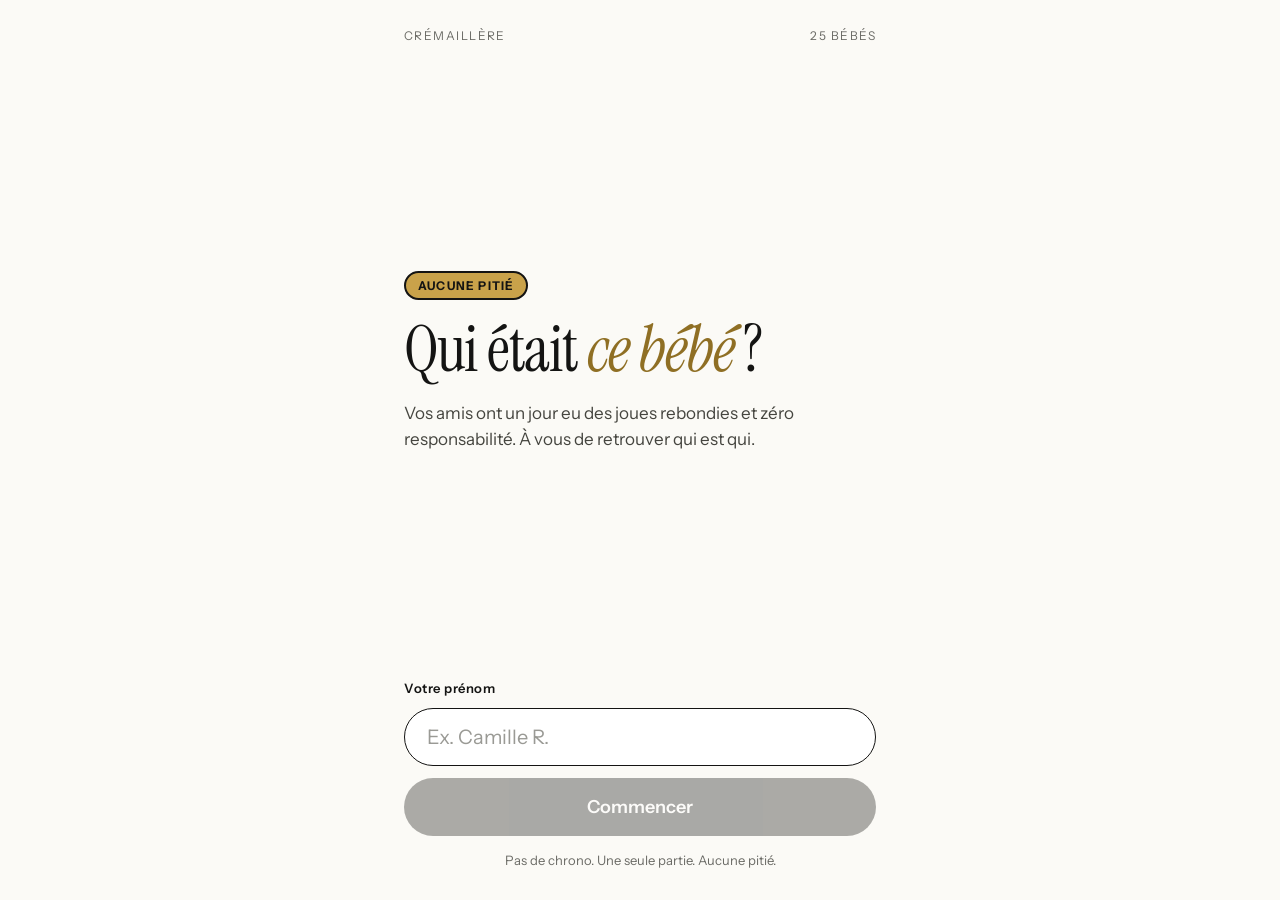
==== index.html @ 4b363735 "Add files via upload" ====
<!DOCTYPE html>
<html lang="fr">
<head>
<meta charset="utf-8">
<meta name="viewport" content="width=device-width, initial-scale=1, maximum-scale=1, viewport-fit=cover">
<meta name="theme-color" content="#FBFAF6">
<title>Qui était ce bébé ?</title>
<link rel="preconnect" href="https://fonts.googleapis.com">
<link rel="preconnect" href="https://fonts.gstatic.com" crossorigin>
<link href="https://fonts.googleapis.com/css2?family=Instrument+Serif:ital@0;1&family=Instrument+Sans:wght@400;500;600;700&display=swap" rel="stylesheet">
<style>
html,body{margin:0;background:#FBFAF6;color:#141413;-webkit-tap-highlight-color:transparent}
*{box-sizing:border-box}
button{font:inherit;-webkit-appearance:none;appearance:none}
input::placeholder{color:#9A9A95}
@keyframes bob{0%,100%{transform:translateY(0) rotate(-6deg)}50%{transform:translateY(-6px) rotate(-3deg)}}
.serif{font-family:'Instrument Serif',serif;font-weight:400}
.app{min-height:100vh;min-height:100dvh;max-width:520px;margin:0 auto;font-family:'Instrument Sans',Helvetica,sans-serif;display:flex;flex-direction:column}
.caps{font-size:12px;letter-spacing:.12em;text-transform:uppercase;color:#6B6B66}
.sticker{background:#C9A24A;color:#141413;border:2px solid #141413;border-radius:999px;padding:.45em 1em;font-size:12px;font-weight:700;letter-spacing:.1em;text-transform:uppercase;animation:bob 3s ease-in-out infinite}
.stripes{background:repeating-linear-gradient(135deg,#F1ECDF 0 6px,#ECE6D6 6px 12px)}
.photo{position:absolute;inset:0;background-size:cover;background-position:center}

/* Accueil */
.home{flex:1;display:flex;flex-direction:column;padding:28px 24px 32px;gap:28px}
.home-top{display:flex;justify-content:space-between;align-items:center}
.home-mid{flex:1;display:flex;flex-direction:column;justify-content:center;gap:20px}
.home-mid .sticker{align-self:flex-start}
.home h1{margin:0;font-size:64px;line-height:.95;letter-spacing:-.02em;text-wrap:balance}
em.gold{color:#8F6F24}
.lead{margin:0;font-size:17px;line-height:1.5;color:#45453F;text-wrap:pretty}
.form{display:flex;flex-direction:column;gap:12px}
.form label{font-size:13px;font-weight:600;letter-spacing:.04em}
.form input{font:inherit;font-size:20px;padding:16px 18px 16px 22px;border:1.5px solid #141413;border-radius:999px;background:#fff;outline:none;color:#141413;width:100%}
.btn-main{width:100%;font-size:18px;font-weight:600;min-height:58px;border:0;border-radius:999px;background:#141413;color:#fff;cursor:pointer}
.btn-main:disabled{opacity:.35;cursor:default}
.note{margin:4px 0 0;font-size:13px;color:#6B6B66;text-align:center}

/* Grille */
.game{display:flex;flex-direction:column;flex:1}
.bar{position:sticky;top:0;z-index:5;background:#FBFAF6;padding:18px 20px 14px;border-bottom:1px solid #E6DFCC;display:flex;flex-direction:column;gap:10px}
.bar-row{display:flex;justify-content:space-between;align-items:baseline;gap:12px}
.bar-row .serif{font-size:28px;line-height:1;min-width:0;overflow-wrap:anywhere}
.count{font-size:14px;font-weight:600;white-space:nowrap}
.count .tot{color:#9A9A95}
.rail{height:8px;border-radius:999px;background:#ECE6D6;overflow:hidden}
.fill{height:8px;border-radius:999px;background:#C9A24A;width:0;transition:width .3s}
.help{font-size:13px;color:#6B6B66}
.grid{display:grid;grid-template-columns:repeat(3,minmax(0,1fr));gap:8px;padding:14px 14px 120px}
.tile{position:relative;aspect-ratio:3/4;padding:0;border:0;cursor:pointer;overflow:hidden;border-radius:16px;outline:none;outline-offset:2px;display:block;width:100%}
.tile.on{outline:3px solid #141413}
.num{position:absolute;top:6px;left:6px;font:600 11px/1 'Instrument Sans',sans-serif;background:#fff;color:#141413;padding:4px 7px;border-radius:999px}
.tag{position:absolute;left:5px;right:5px;bottom:5px;border-radius:999px;background:#141413;color:#fff;font:500 13px/1.2 'Instrument Sans',sans-serif;padding:7px 6px;text-align:center;white-space:nowrap;overflow:hidden;text-overflow:ellipsis}
.dock{position:fixed;left:0;right:0;bottom:0;z-index:6;padding:14px 16px calc(14px + env(safe-area-inset-bottom));background:linear-gradient(to top,#FBFAF6 70%,rgba(251,250,246,0))}
.dock > div{max-width:488px;margin:0 auto}
.dock .btn-main.ready{background:#C9A24A;color:#141413}

/* Résultat */
.done{flex:1;display:flex;flex-direction:column;padding:28px 24px 32px;gap:24px}
.done-mid{flex:1;display:flex;flex-direction:column;justify-content:center;gap:18px}
.scorecard{display:flex;align-items:baseline;gap:8px;background:#C9A24A;color:#141413;border-radius:28px;padding:22px 26px 18px;position:relative}
.scorecard .sticker{position:absolute;top:-14px;right:16px;background:#141413;color:#fff;border:0}
.big{font-size:150px;line-height:.85;letter-spacing:-.04em}
.of{font-size:48px;opacity:.55}
.done h2{margin:0;font-size:36px;line-height:1.05;text-wrap:balance}
.foot{border-top:1px solid #141413;padding-top:16px;display:flex;justify-content:space-between;align-items:center;gap:12px;font-size:15px}
.dot{width:10px;height:10px;border-radius:50%;background:#C9A24A;flex:none}

/* Sheet */
.sheet-wrap{position:fixed;inset:0;z-index:20;display:flex;flex-direction:column;justify-content:flex-end}
.veil{position:absolute;inset:0;background:rgba(20,20,19,.45)}
.sheet{position:relative;max-width:520px;width:100%;margin:0 auto;background:#FBFAF6;max-height:78vh;display:flex;flex-direction:column;border-radius:28px 28px 0 0;overflow:hidden;font-family:'Instrument Sans',Helvetica,sans-serif}
.sheet-head{display:flex;gap:14px;align-items:center;padding:16px 18px;border-bottom:1px solid #E6DFCC}
.thumb{width:48px;height:64px;flex:none;position:relative;overflow:hidden;border-radius:10px}
.sheet-title{flex:1;display:flex;flex-direction:column;gap:2px}
.sheet-title .caps{letter-spacing:.1em}
.sheet-title .serif{font-size:26px;line-height:1.05}
.close{width:44px;height:44px;flex:none;border:1px solid #141413;border-radius:50%;background:transparent;font-size:20px;cursor:pointer;color:#141413;padding:0}
.opts{overflow-y:auto;padding:12px 14px calc(16px + env(safe-area-inset-bottom));display:grid;grid-template-columns:repeat(2,minmax(0,1fr));gap:8px}
.opt{min-height:52px;font-size:16px;text-align:left;padding:10px 16px;border-radius:16px;border:1.5px solid #F1ECDF;background:#F1ECDF;color:#141413;cursor:pointer;display:flex;flex-direction:column;justify-content:center;gap:2px;min-width:0}
.opt b{font-weight:500;overflow-wrap:anywhere}
.opt small{font-size:11px;opacity:.7}
.opt.cur{background:#141413;border-color:#141413;color:#fff}
.opt.used{background:#FBFAF6;border-color:#E6DFCC;color:#8A8578}
.unset{grid-column:1/-1;min-height:48px;font-size:15px;border:0;background:transparent;color:#6B6B66;text-decoration:underline;cursor:pointer}

/* Confirmation */
.modal{position:fixed;inset:0;z-index:30;background:rgba(20,20,19,.55);display:flex;align-items:center;justify-content:center;padding:24px;font-family:'Instrument Sans',Helvetica,sans-serif}
.card{background:#FBFAF6;max-width:420px;width:100%;padding:24px;border-radius:28px;display:flex;flex-direction:column;gap:16px}
.card .serif{font-size:32px;line-height:1.05}
.card p{margin:0;font-size:16px;line-height:1.5;color:#45453F}
.card-btns{display:grid;grid-template-columns:1fr 1fr;gap:8px}
.card-btns button{min-height:52px;font-size:16px;border-radius:999px;cursor:pointer;color:#141413}
.b-back{border:1.5px solid #141413;background:transparent}
.b-ok{border:0;background:#C9A24A;font-weight:600}
</style>
</head>
<body>
<div class="app" id="app"></div>
<div id="layer"></div>

<script src="config.js"></script>
<script src="shared.js"></script>
<script>
const { esc, shuffled, publishScore } = Shared;
const BEBES = window.BEBES;
const TOTAL = BEBES.length;
// ORDER[position affichée] = index du bébé dans la config
const ORDER = shuffled(TOTAL, window.MELANGE || 0);
const SORTED = BEBES.map((b, i) => ({ n: b.prenom, i })).sort((a, b) => a.n.localeCompare(b.n, 'fr'));
const KEY = 'bebes_session_' + window.CANAL;
const bg = i => `url('${encodeURI(BEBES[i].photo).replace(/'/g, '%27')}')`;

let S = { screen: 'home', player: '', assign: {}, score: 0, entry: null, sent: false };
let active = null;

try {
  const saved = JSON.parse(localStorage.getItem(KEY) || 'null');
  if (saved && saved.total === TOTAL) S = { ...S, ...saved };
} catch (e) {}

function save() {
  try { localStorage.setItem(KEY, JSON.stringify({ ...S, total: TOTAL })); } catch (e) {}
}
function set(patch) { S = { ...S, ...patch }; save(); }

const app = document.getElementById('app');
const layer = document.getElementById('layer');

// ── Écrans ─────────────────────────────────────────────
function render() {
  window.scrollTo(0, 0);
  if (S.screen === 'home') renderHome();
  else if (S.screen === 'game') renderGame();
  else renderDone();
}

function renderHome() {
  app.innerHTML = `
  <div class="home">
    <div class="home-top caps"><span>Crémaillère</span><span>${TOTAL} bébés</span></div>
    <div class="home-mid">
      <div class="sticker">Aucune pitié</div>
      <h1 class="serif">Qui était <em class="gold">ce bébé</em>&nbsp;?</h1>
      <p class="lead">Vos amis ont un jour eu des joues rebondies et zéro responsabilité. À vous de retrouver qui est qui.</p>
    </div>
    <form class="form" id="f">
      <label for="name">Votre prénom</label>
      <input id="name" autocomplete="given-name" maxlength="40" placeholder="Ex. Camille R.">
      <button class="btn-main" id="go" disabled>Commencer</button>
      <p class="note">Pas de chrono. Une seule partie. Aucune pitié.</p>
    </form>
  </div>`;
  const input = app.querySelector('#name'), go = app.querySelector('#go');
  input.value = S.player;
  const sync = () => { go.disabled = !input.value.trim(); };
  sync();
  input.oninput = () => { S.player = input.value; sync(); };
  app.querySelector('#f').onsubmit = e => {
    e.preventDefault();
    const name = input.value.trim();
    if (!name) return;
    input.blur();
    set({ player: name, screen: 'game' });
    render();
  };
}

function renderGame() {
  app.innerHTML = `
  <div class="game">
    <div class="bar">
      <div class="bar-row">
        <span class="serif">Bonne chance, ${esc(S.player)}</span>
        <span class="count"><span id="cnt">0</span><span class="tot">/${TOTAL}</span></span>
      </div>
      <div class="rail"><div class="fill" id="fill"></div></div>
      <span class="help">Touchez une photo, puis choisissez un prénom.</span>
    </div>
    <div class="grid">
      ${ORDER.map((bi, p) => `
        <button class="tile stripes" data-p="${p}" aria-label="Photo ${p + 1}">
          <span class="photo" style="background-image:${bg(bi)}"></span>
          <span class="num">${p + 1}</span>
          <span class="tag" hidden></span>
        </button>`).join('')}
    </div>
    <div class="dock"><div><button class="btn-main" id="submit"></button></div></div>
  </div>`;
  app.querySelectorAll('.tile').forEach(t => { t.onclick = () => openSheet(+t.dataset.p); });
  app.querySelector('#submit').onclick = openConfirm;
  updateGame();
}

function updateGame() {
  const done = Object.keys(S.assign).length;
  const missing = TOTAL - done;
  app.querySelector('#cnt').textContent = done;
  app.querySelector('#fill').style.width = (done / TOTAL * 100) + '%';
  app.querySelectorAll('.tile').forEach(t => {
    const p = +t.dataset.p, tag = t.querySelector('.tag');
    const has = S.assign[p] !== undefined;
    tag.hidden = !has;
    tag.textContent = has ? BEBES[S.assign[p]].prenom : '';
    t.classList.toggle('on', active === p);
  });
  const btn = app.querySelector('#submit');
  btn.textContent = missing ? `Valider (${missing} sans prénom)` : 'Valider mes réponses';
  btn.classList.toggle('ready', !missing);
}

function renderDone() {
  const [vt, vx] = verdict(S.score);
  app.innerHTML = `
  <div class="done">
    <span class="caps">Résultat de ${esc(S.player)}</span>
    <div class="done-mid">
      <div class="scorecard">
        <span class="sticker">Votre score</span>
        <span class="serif big">${S.score}</span>
        <span class="serif of">/${TOTAL}</span>
      </div>
      <h2 class="serif">${vt}</h2>
      <p class="lead">${vx}</p>
    </div>
    <div class="foot"><span id="foot"></span><div class="dot"></div></div>
  </div>`;
  updateFoot();
}

function updateFoot() {
  const el = document.getElementById('foot');
  if (el) el.textContent = S.sent ? "Levez les yeux vers l'écran pour voir le classement." : "Envoi de votre score vers l'écran…";
}

function verdict(s) {
  const r = s / TOTAL;
  if (r === 1) return ['Sans faute. Suspect.', 'Soit vous avez un don, soit vous avez fouillé les albums de famille de tout le monde. On ne veut pas savoir.'];
  if (r >= .7) return ['Physionomiste de haut vol.', 'Vous regardez vraiment vos amis en soirée. Ou vous vous ennuyez beaucoup.'];
  if (r >= .4) return ['Honnête, sans plus.', 'Vous reconnaissez certains nez. Pour le reste, tous les bébés se ressemblent, on vous comprend.'];
  if (r > 0) return ['Il y a eu du hasard.', 'Beaucoup de hasard. Vos amis vous remercient de ne pas les avoir reconnus.'];
  return ['Zéro. Pile zéro.', 'Statistiquement, c’est presque un exploit. Bravo, d’une certaine manière.'];
}

// ── Choix du prénom (bottom sheet) ─────────────────────
function closeLayer() {
  layer.innerHTML = '';
  document.body.style.overflow = '';
}

function openSheet(p) {
  active = p;
  const byName = {};
  Object.entries(S.assign).forEach(([pos, n]) => { byName[n] = +pos; });
  const has = S.assign[p] !== undefined;
  layer.innerHTML = `
  <div class="sheet-wrap">
    <div class="veil" data-close></div>
    <div class="sheet" role="dialog" aria-modal="true" aria-label="Choisir un prénom">
      <div class="sheet-head">
        <div class="thumb stripes"><span class="photo" style="background-image:${bg(ORDER[p])}"></span></div>
        <div class="sheet-title">
          <span class="caps">Photo n°${p + 1}</span>
          <span class="serif">C'est qui, ce petit être&nbsp;?</span>
        </div>
        <button class="close" data-close aria-label="Fermer">×</button>
      </div>
      <div class="opts">
        ${SORTED.map(({ n, i }) => {
          const on = byName[i];
          const cur = on === p, used = on !== undefined && !cur;
          return `<button class="opt${cur ? ' cur' : used ? ' used' : ''}" data-n="${i}">
            <b>${esc(n)}</b>${on !== undefined ? `<small>${cur ? 'Choix actuel' : 'Déjà sur la photo ' + (on + 1)}</small>` : ''}
          </button>`;
        }).join('')}
        ${has ? '<button class="unset" data-unset>Retirer le prénom</button>' : ''}
      </div>
    </div>
  </div>`;
  document.body.style.overflow = 'hidden';
  layer.querySelectorAll('[data-close]').forEach(el => { el.onclick = hideSheet; });
  layer.querySelectorAll('.opt').forEach(el => {
    el.onclick = () => {
      const ni = +el.dataset.n;
      const a = { ...S.assign };
      if (byName[ni] !== undefined) delete a[byName[ni]];
      a[p] = ni;
      set({ assign: a });
      hideSheet();
    };
  });
  const unset = layer.querySelector('[data-unset]');
  if (unset) unset.onclick = () => {
    const a = { ...S.assign };
    delete a[p];
    set({ assign: a });
    hideSheet();
  };
  updateGame();
}

function hideSheet() {
  active = null;
  closeLayer();
  updateGame();
}

// ── Confirmation & envoi ───────────────────────────────
function openConfirm() {
  const missing = TOTAL - Object.keys(S.assign).length;
  const title = missing ? `Il reste ${missing} bébé${missing > 1 ? 's' : ''} anonyme${missing > 1 ? 's' : ''}.` : 'Sûr de vous ?';
  const text = missing ? 'Ils compteront comme faux. Vous pouvez encore revenir en arrière.' : 'Une fois validé, impossible de changer. Pas de seconde chance, pas de recours.';
  layer.innerHTML = `
  <div class="modal" role="dialog" aria-modal="true">
    <div class="card">
      <span class="serif">${title}</span>
      <p>${text}</p>
      <div class="card-btns">
        <button class="b-back" id="back">Revoir</button>
        <button class="b-ok" id="ok">Valider</button>
      </div>
    </div>
  </div>`;
  document.body.style.overflow = 'hidden';
  layer.querySelector('#back').onclick = closeLayer;
  layer.querySelector('#ok').onclick = submit;
}

function submit() {
  const score = Object.entries(S.assign).filter(([p, n]) => ORDER[+p] === n).length;
  const id = Date.now().toString(36) + Math.random().toString(36).slice(2, 8);
  set({ screen: 'done', score, entry: { id, name: S.player.trim(), score, total: TOTAL }, sent: false });
  closeLayer();
  render();
  send();
}

// Réessaie jusqu'à ce que le score soit bien parti (wifi capricieux en soirée…).
let sending = false;
async function send(delay = 2000) {
  if (sending || S.sent || !S.entry) return;
  sending = true;
  try {
    await publishScore(S.entry);
    set({ sent: true });
    updateFoot();
  } catch (e) {
    setTimeout(() => send(Math.min(delay * 1.5, 15000)), delay);
  } finally {
    sending = false;
  }
}

render();
if (S.screen === 'done') send();
</script>
</body>
</html>
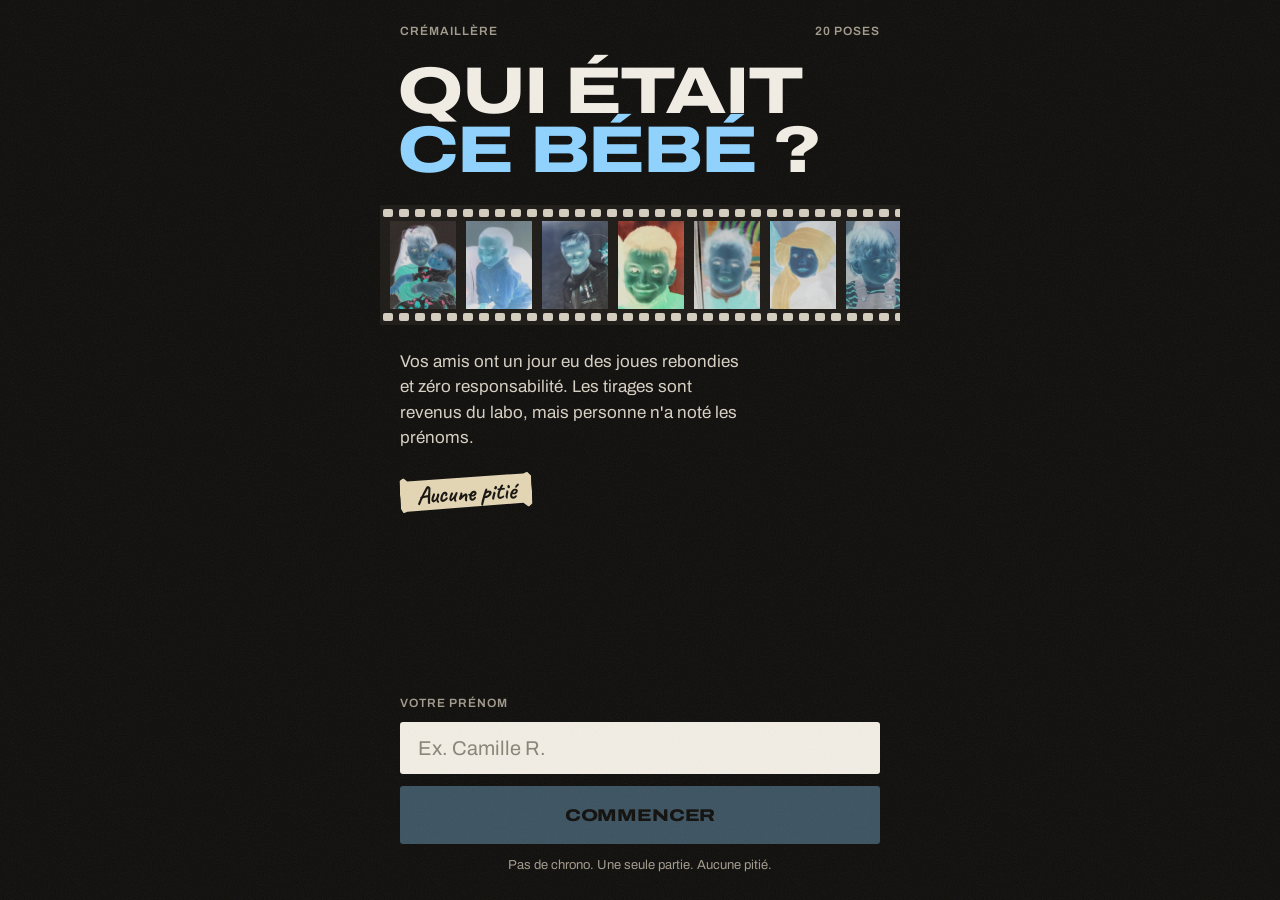
==== commit 45100fd4: "Vraies photos, vrais prénoms et thème « planche contact » - 20 photos recadrées en 3:4 et compressée" ====
--- a/index.html
+++ b/index.html
@@ -2,101 +2,108 @@
 <html lang="fr">
 <head>
 <meta charset="utf-8">
-<meta name="viewport" content="width=device-width, initial-scale=1, maximum-scale=1, viewport-fit=cover">
-<meta name="theme-color" content="#FBFAF6">
+<meta name="viewport" content="width=device-width, initial-scale=1, viewport-fit=cover">
+<meta name="theme-color" content="#0F0E0C">
 <title>Qui était ce bébé ?</title>
+<meta name="description" content="Le jeu de la crémaillère : retrouvez qui se cache derrière chaque photo de bébé.">
 <link rel="preconnect" href="https://fonts.googleapis.com">
 <link rel="preconnect" href="https://fonts.gstatic.com" crossorigin>
-<link href="https://fonts.googleapis.com/css2?family=Instrument+Serif:ital@0;1&family=Instrument+Sans:wght@400;500;600;700&display=swap" rel="stylesheet">
+<link href="https://fonts.googleapis.com/css2?family=Archivo:wdth,wght@62..125,400..800&family=Caveat:wght@700&display=swap" rel="stylesheet">
+<link rel="stylesheet" href="theme.css">
 <style>
-html,body{margin:0;background:#FBFAF6;color:#141413;-webkit-tap-highlight-color:transparent}
-*{box-sizing:border-box}
-button{font:inherit;-webkit-appearance:none;appearance:none}
-input::placeholder{color:#9A9A95}
-@keyframes bob{0%,100%{transform:translateY(0) rotate(-6deg)}50%{transform:translateY(-6px) rotate(-3deg)}}
-.serif{font-family:'Instrument Serif',serif;font-weight:400}
-.app{min-height:100vh;min-height:100dvh;max-width:520px;margin:0 auto;font-family:'Instrument Sans',Helvetica,sans-serif;display:flex;flex-direction:column}
-.caps{font-size:12px;letter-spacing:.12em;text-transform:uppercase;color:#6B6B66}
-.sticker{background:#C9A24A;color:#141413;border:2px solid #141413;border-radius:999px;padding:.45em 1em;font-size:12px;font-weight:700;letter-spacing:.1em;text-transform:uppercase;animation:bob 3s ease-in-out infinite}
-.stripes{background:repeating-linear-gradient(135deg,#F1ECDF 0 6px,#ECE6D6 6px 12px)}
-.photo{position:absolute;inset:0;background-size:cover;background-position:center}
+.app { min-height: 100vh; min-height: 100dvh; max-width: 520px; margin: 0 auto; display: flex; flex-direction: column; }
+.title { margin: 0; font-stretch: 125%; font-weight: 800; line-height: .9; letter-spacing: -.03em; text-transform: uppercase; }
+.title em { font-style: normal; color: var(--glow); }
 
 /* Accueil */
-.home{flex:1;display:flex;flex-direction:column;padding:28px 24px 32px;gap:28px}
-.home-top{display:flex;justify-content:space-between;align-items:center}
-.home-mid{flex:1;display:flex;flex-direction:column;justify-content:center;gap:20px}
-.home-mid .sticker{align-self:flex-start}
-.home h1{margin:0;font-size:64px;line-height:.95;letter-spacing:-.02em;text-wrap:balance}
-em.gold{color:#8F6F24}
-.lead{margin:0;font-size:17px;line-height:1.5;color:#45453F;text-wrap:pretty}
-.form{display:flex;flex-direction:column;gap:12px}
-.form label{font-size:13px;font-weight:600;letter-spacing:.04em}
-.form input{font:inherit;font-size:20px;padding:16px 18px 16px 22px;border:1.5px solid #141413;border-radius:999px;background:#fff;outline:none;color:#141413;width:100%}
-.btn-main{width:100%;font-size:18px;font-weight:600;min-height:58px;border:0;border-radius:999px;background:#141413;color:#fff;cursor:pointer}
-.btn-main:disabled{opacity:.35;cursor:default}
-.note{margin:4px 0 0;font-size:13px;color:#6B6B66;text-align:center}
-
-/* Grille */
-.game{display:flex;flex-direction:column;flex:1}
-.bar{position:sticky;top:0;z-index:5;background:#FBFAF6;padding:18px 20px 14px;border-bottom:1px solid #E6DFCC;display:flex;flex-direction:column;gap:10px}
-.bar-row{display:flex;justify-content:space-between;align-items:baseline;gap:12px}
-.bar-row .serif{font-size:28px;line-height:1;min-width:0;overflow-wrap:anywhere}
-.count{font-size:14px;font-weight:600;white-space:nowrap}
-.count .tot{color:#9A9A95}
-.rail{height:8px;border-radius:999px;background:#ECE6D6;overflow:hidden}
-.fill{height:8px;border-radius:999px;background:#C9A24A;width:0;transition:width .3s}
-.help{font-size:13px;color:#6B6B66}
-.grid{display:grid;grid-template-columns:repeat(3,minmax(0,1fr));gap:8px;padding:14px 14px 120px}
-.tile{position:relative;aspect-ratio:3/4;padding:0;border:0;cursor:pointer;overflow:hidden;border-radius:16px;outline:none;outline-offset:2px;display:block;width:100%}
-.tile.on{outline:3px solid #141413}
-.num{position:absolute;top:6px;left:6px;font:600 11px/1 'Instrument Sans',sans-serif;background:#fff;color:#141413;padding:4px 7px;border-radius:999px}
-.tag{position:absolute;left:5px;right:5px;bottom:5px;border-radius:999px;background:#141413;color:#fff;font:500 13px/1.2 'Instrument Sans',sans-serif;padding:7px 6px;text-align:center;white-space:nowrap;overflow:hidden;text-overflow:ellipsis}
-.dock{position:fixed;left:0;right:0;bottom:0;z-index:6;padding:14px 16px calc(14px + env(safe-area-inset-bottom));background:linear-gradient(to top,#FBFAF6 70%,rgba(251,250,246,0))}
-.dock > div{max-width:488px;margin:0 auto}
-.dock .btn-main.ready{background:#C9A24A;color:#141413}
-
-/* Résultat */
-.done{flex:1;display:flex;flex-direction:column;padding:28px 24px 32px;gap:24px}
-.done-mid{flex:1;display:flex;flex-direction:column;justify-content:center;gap:18px}
-.scorecard{display:flex;align-items:baseline;gap:8px;background:#C9A24A;color:#141413;border-radius:28px;padding:22px 26px 18px;position:relative}
-.scorecard .sticker{position:absolute;top:-14px;right:16px;background:#141413;color:#fff;border:0}
-.big{font-size:150px;line-height:.85;letter-spacing:-.04em}
-.of{font-size:48px;opacity:.55}
-.done h2{margin:0;font-size:36px;line-height:1.05;text-wrap:balance}
-.foot{border-top:1px solid #141413;padding-top:16px;display:flex;justify-content:space-between;align-items:center;gap:12px;font-size:15px}
-.dot{width:10px;height:10px;border-radius:50%;background:#C9A24A;flex:none}
-
-/* Sheet */
-.sheet-wrap{position:fixed;inset:0;z-index:20;display:flex;flex-direction:column;justify-content:flex-end}
-.veil{position:absolute;inset:0;background:rgba(20,20,19,.45)}
-.sheet{position:relative;max-width:520px;width:100%;margin:0 auto;background:#FBFAF6;max-height:78vh;display:flex;flex-direction:column;border-radius:28px 28px 0 0;overflow:hidden;font-family:'Instrument Sans',Helvetica,sans-serif}
-.sheet-head{display:flex;gap:14px;align-items:center;padding:16px 18px;border-bottom:1px solid #E6DFCC}
-.thumb{width:48px;height:64px;flex:none;position:relative;overflow:hidden;border-radius:10px}
-.sheet-title{flex:1;display:flex;flex-direction:column;gap:2px}
-.sheet-title .caps{letter-spacing:.1em}
-.sheet-title .serif{font-size:26px;line-height:1.05}
-.close{width:44px;height:44px;flex:none;border:1px solid #141413;border-radius:50%;background:transparent;font-size:20px;cursor:pointer;color:#141413;padding:0}
-.opts{overflow-y:auto;padding:12px 14px calc(16px + env(safe-area-inset-bottom));display:grid;grid-template-columns:repeat(2,minmax(0,1fr));gap:8px}
-.opt{min-height:52px;font-size:16px;text-align:left;padding:10px 16px;border-radius:16px;border:1.5px solid #F1ECDF;background:#F1ECDF;color:#141413;cursor:pointer;display:flex;flex-direction:column;justify-content:center;gap:2px;min-width:0}
-.opt b{font-weight:500;overflow-wrap:anywhere}
-.opt small{font-size:11px;opacity:.7}
-.opt.cur{background:#141413;border-color:#141413;color:#fff}
-.opt.used{background:#FBFAF6;border-color:#E6DFCC;color:#8A8578}
-.unset{grid-column:1/-1;min-height:48px;font-size:15px;border:0;background:transparent;color:#6B6B66;text-decoration:underline;cursor:pointer}
+.home { flex: 1; display: flex; flex-direction: column; gap: 24px; padding: 24px 20px calc(28px + env(safe-area-inset-bottom)); overflow: hidden; }
+.home .title { font-size: clamp(46px, 14vw, 66px); margin-left: -3px; }
+.negs { margin: 0 -20px; overflow: hidden; }
+.negs .strip { display: flex; gap: 10px; padding: 16px 10px; width: max-content; animation: marq 70s linear infinite; }
+.negs .fr { width: 66px; aspect-ratio: 3 / 4; background: #2A2620 center / cover no-repeat; filter: invert(1) contrast(.9) brightness(.92); }
+.lead { margin: 0; font-size: 17px; line-height: 1.5; color: var(--soft); max-width: 34ch; }
+.label { align-self: flex-start; font-size: 25px; padding: 6px 16px 4px; --t: -3deg; }
+.form { display: flex; flex-direction: column; gap: 12px; margin-top: auto; }
+.form label { font-size: 12px; font-weight: 600; letter-spacing: .08em; text-transform: uppercase; color: var(--muted); }
+.form input { font: inherit; font-size: 20px; padding: 15px 18px; border: 0; border-radius: 3px; background: var(--print); color: var(--ink); outline: none; width: 100%; }
+.form input::placeholder { color: #8A8478; }
+.form input:focus { box-shadow: 0 0 0 3px var(--glow); }
+.note { margin: 2px 0 0; font-size: 13px; color: var(--muted); text-align: center; }
+
+/* Planche */
+.game { display: flex; flex-direction: column; flex: 1; }
+.ghead { padding: 22px 18px 4px; }
+.ghead .title { font-size: 34px; margin: 12px 0 0 -2px; }
+.bar { position: sticky; top: 0; z-index: 5; background: var(--film); padding: 10px 18px; display: grid; grid-template-columns: minmax(0, 1fr) auto; gap: 12px; align-items: center; border-bottom: 1px solid #2A2620; }
+.mini { display: flex; gap: 3px; padding: 14px 4px; }
+.mini::before, .mini::after { height: 8px; background-size: 12px 8px; }
+.mini::before { top: 2px; } .mini::after { bottom: 2px; }
+.mini i { flex: 1; height: 14px; background: #2E2A24; transition: background .3s, box-shadow .3s; }
+.mini i.on { background: linear-gradient(#D6F0FF, var(--glow)); box-shadow: 0 0 6px rgba(80, 175, 255, .6); }
+.count { display: flex; align-items: baseline; gap: 4px; }
+.count .seg { font-size: 26px; }
+.count .of { font-size: 15px; font-weight: 600; color: var(--muted); }
+.help { margin: 0; padding: 12px 18px 0; font-size: 15px; color: var(--muted); }
+.grid { display: grid; grid-template-columns: repeat(3, minmax(0, 1fr)); gap: 22px 12px; padding: 18px 16px 130px; }
+.tile { position: relative; display: block; width: 100%; padding: 0; text-align: left; }
+.tile .print { transition: transform .2s; }
+.tile:active .print { transform: rotate(var(--r)) scale(.97); }
+.tile.on .print { outline: 2px solid var(--glow); outline-offset: 3px; }
+.num { position: absolute; top: 5px; right: 5px; font-size: 11px; padding: 3px 4px 2px; background: rgba(15, 14, 12, .78); border-radius: 2px; }
+.tile .tape { position: absolute; left: -4px; right: -4px; bottom: -9px; font-size: 19px; padding: 4px 6px 3px; animation: stick .25s ease-out; }
+@keyframes stick { from { opacity: 0; transform: rotate(var(--t)) translateY(-6px) scale(1.08); } }
+.dock { position: fixed; left: 0; right: 0; bottom: 0; z-index: 6; padding: 28px 16px calc(16px + env(safe-area-inset-bottom)); background: linear-gradient(to top, var(--film) 62%, rgba(15, 14, 12, 0)); }
+.dock > div { max-width: 488px; margin: 0 auto; }
+.dock .btn { background: rgba(15, 14, 12, .9); color: var(--glow); box-shadow: inset 0 0 0 2px var(--glow); transition: background .3s, color .3s, box-shadow .3s; }
+.dock .btn.ready { background: var(--glow); color: var(--ink); box-shadow: 0 0 26px rgba(80, 175, 255, .35); }
+
+/* Tirage développé */
+.done { flex: 1; display: flex; flex-direction: column; padding: 24px 18px calc(24px + env(safe-area-inset-bottom)); overflow: hidden; }
+.neg { margin: auto -30px; transform: rotate(-3deg); }
+.neg .edge { display: flex; gap: 46px; padding: 0 0 6px 24px; }
+.neg .row { display: flex; align-items: center; gap: 10px; padding: 0 14px; }
+.frame { flex: none; width: 300px; height: 226px; position: relative; display: grid; place-items: center; background: radial-gradient(120% 90% at 50% 45%, #2C251C, #120F0C); animation: develop 1.6s ease-out both; }
+.frame.ghost { width: 60px; background: #191612; animation: none; }
+.score { font-size: 132px; line-height: 1; animation: burn 1.2s .9s steps(1, end) both; }
+.score small { font-family: 'Archivo', sans-serif; font-size: 22px; font-weight: 600; color: var(--print); text-shadow: none; letter-spacing: 0; margin-left: 6px; }
+.frame .grease { left: -10px; top: 50%; width: calc(100% + 20px); aspect-ratio: 2 / 1; transform: translateY(-50%); --sw: 3; --delay: 1.9s; }
+.frame .scrawl { right: 40px; bottom: -66px; font-size: 32px; animation: burn .4s 2.8s both; }
+.say h2 { margin: 0 0 12px -1px; font-stretch: 125%; font-weight: 800; font-size: 34px; line-height: .95; letter-spacing: -.03em; text-transform: uppercase; text-wrap: balance; }
+.say p { margin: 0; font-size: 17px; line-height: 1.5; color: var(--soft); max-width: 34ch; }
+.foot { margin-top: 28px; padding-top: 14px; border-top: 1px solid rgba(242, 238, 229, .18); display: flex; justify-content: space-between; align-items: center; gap: 12px; font-size: 15px; color: var(--muted); }
+
+/* Choix du prénom */
+.sheet-wrap { position: fixed; inset: 0; z-index: 20; display: flex; flex-direction: column; justify-content: flex-end; }
+.veil { position: absolute; inset: 0; background: rgba(0, 0, 0, .62); }
+.sheet { position: relative; max-width: 520px; width: 100%; margin: 0 auto; background: var(--base); max-height: 84vh; max-height: 84dvh; display: flex; flex-direction: column; border-radius: 14px 14px 0 0; box-shadow: 0 -12px 40px rgba(0, 0, 0, .6); animation: rise .25s ease-out; }
+@keyframes rise { from { transform: translateY(24px); opacity: 0; } }
+.sheet-head { display: flex; gap: 16px; align-items: center; padding: 18px 16px 16px; border-bottom: 1px solid #2E2A24; }
+.sheet-head .print { width: 86px; flex: none; --r: -2deg; }
+.sheet-title { flex: 1; display: flex; flex-direction: column; gap: 6px; min-width: 0; }
+.sheet-title strong { font-stretch: 125%; font-weight: 800; font-size: 22px; line-height: .95; letter-spacing: -.02em; text-transform: uppercase; }
+.close { width: 44px; height: 44px; flex: none; align-self: flex-start; border-radius: 50%; box-shadow: inset 0 0 0 1.5px rgba(242, 238, 229, .4); font-size: 22px; line-height: 1; }
+.opts { overflow-y: auto; padding: 12px 14px calc(16px + env(safe-area-inset-bottom)); display: grid; grid-template-columns: repeat(2, minmax(0, 1fr)); gap: 8px; }
+.opt { min-height: 52px; text-align: left; padding: 9px 14px; border-radius: 3px; background: var(--cell); font-size: 17px; font-weight: 600; display: flex; flex-direction: column; justify-content: center; gap: 2px; min-width: 0; }
+.opt b { font-weight: 600; overflow-wrap: anywhere; }
+.opt small { font-size: 12px; font-weight: 500; color: var(--muted); }
+.opt.cur { background: var(--glow); color: var(--ink); }
+.opt.cur small { color: var(--ink); opacity: .75; }
+.opt.used { background: transparent; box-shadow: inset 0 0 0 1px #3A352D; color: #8C8579; }
+.unset { grid-column: 1 / -1; min-height: 48px; font-size: 15px; color: var(--muted); text-decoration: underline; }
 
 /* Confirmation */
-.modal{position:fixed;inset:0;z-index:30;background:rgba(20,20,19,.55);display:flex;align-items:center;justify-content:center;padding:24px;font-family:'Instrument Sans',Helvetica,sans-serif}
-.card{background:#FBFAF6;max-width:420px;width:100%;padding:24px;border-radius:28px;display:flex;flex-direction:column;gap:16px}
-.card .serif{font-size:32px;line-height:1.05}
-.card p{margin:0;font-size:16px;line-height:1.5;color:#45453F}
-.card-btns{display:grid;grid-template-columns:1fr 1fr;gap:8px}
-.card-btns button{min-height:52px;font-size:16px;border-radius:999px;cursor:pointer;color:#141413}
-.b-back{border:1.5px solid #141413;background:transparent}
-.b-ok{border:0;background:#C9A24A;font-weight:600}
+.modal { position: fixed; inset: 0; z-index: 30; background: rgba(0, 0, 0, .7); display: flex; align-items: center; justify-content: center; padding: 24px; }
+.card { background: var(--base); max-width: 420px; width: 100%; padding: 24px; border-radius: 4px; display: flex; flex-direction: column; gap: 14px; box-shadow: 0 0 0 1px #2E2A24, 0 24px 48px rgba(0, 0, 0, .6); }
+.card strong { font-stretch: 125%; font-weight: 800; font-size: 26px; line-height: .95; letter-spacing: -.02em; text-transform: uppercase; }
+.card p { margin: 0; font-size: 16px; line-height: 1.5; color: var(--soft); }
+.card-btns { display: grid; grid-template-columns: 1fr 1fr; gap: 8px; }
+.card-btns button { min-height: 52px; border-radius: 3px; font-size: 16px; font-weight: 700; }
+.b-back { box-shadow: inset 0 0 0 1.5px rgba(242, 238, 229, .45); }
+.b-ok { background: var(--glow); color: var(--ink); }
 </style>
 </head>
 <body>
-<div class="app" id="app"></div>
+<main class="app" id="app"></main>
 <div id="layer"></div>
 
 <script src="config.js"></script>
@@ -110,8 +117,13 @@
 const SORTED = BEBES.map((b, i) => ({ n: b.prenom, i })).sort((a, b) => a.n.localeCompare(b.n, 'fr'));
 const KEY = 'bebes_session_' + window.CANAL;
 const bg = i => `url('${encodeURI(BEBES[i].photo).replace(/'/g, '%27')}')`;
-
-let S = { screen: 'home', player: '', assign: {}, score: 0, entry: null, sent: false };
+const pad = n => String(n).padStart(2, '0');
+const TILT = [-1.6, 1.1, -.7, 1.4, -1.2, .6];
+const tilt = p => TILT[p % TILT.length];
+const CIRCLE = 'M30 18 C 80 2, 168 4, 190 34 C 206 62, 170 94, 104 96 C 40 98, 4 80, 8 52 C 12 26, 54 10, 120 8';
+const CROSS = 'M40 14 L 160 88 M 156 10 L 44 90';
+
+let S = { screen: 'home', player: '', assign: {}, score: 0, entry: null, sent: false, at: 0 };
 let active = null;
 
 try {
@@ -136,18 +148,18 @@
 }
 
 function renderHome() {
+  const negs = ORDER.map(bi => `<span class="fr" style="background-image:${bg(bi)}"></span>`).join('');
   app.innerHTML = `
   <div class="home">
-    <div class="home-top caps"><span>Crémaillère</span><span>${TOTAL} bébés</span></div>
-    <div class="home-mid">
-      <div class="sticker">Aucune pitié</div>
-      <h1 class="serif">Qui était <em class="gold">ce bébé</em>&nbsp;?</h1>
-      <p class="lead">Vos amis ont un jour eu des joues rebondies et zéro responsabilité. À vous de retrouver qui est qui.</p>
-    </div>
+    <div class="meta"><span>Crémaillère</span><span>${TOTAL} poses</span></div>
+    <h1 class="title">Qui était<br><em>ce bébé</em>&nbsp;?</h1>
+    <div class="negs" aria-hidden="true"><div class="strip">${negs}${negs}</div></div>
+    <p class="lead">Vos amis ont un jour eu des joues rebondies et zéro responsabilité. Les tirages sont revenus du labo, mais personne n'a noté les prénoms.</p>
+    <span class="tape hand label">Aucune pitié</span>
     <form class="form" id="f">
       <label for="name">Votre prénom</label>
       <input id="name" autocomplete="given-name" maxlength="40" placeholder="Ex. Camille R.">
-      <button class="btn-main" id="go" disabled>Commencer</button>
+      <button class="btn" id="go" disabled>Commencer</button>
       <p class="note">Pas de chrono. Une seule partie. Aucune pitié.</p>
     </form>
   </div>`;
@@ -169,23 +181,23 @@
 function renderGame() {
   app.innerHTML = `
   <div class="game">
+    <header class="ghead">
+      <div class="meta"><span>Planche de ${esc(S.player)}</span><span>${TOTAL} poses</span></div>
+      <h1 class="title">Qui était<br><em>ce bébé</em>&nbsp;?</h1>
+    </header>
     <div class="bar">
-      <div class="bar-row">
-        <span class="serif">Bonne chance, ${esc(S.player)}</span>
-        <span class="count"><span id="cnt">0</span><span class="tot">/${TOTAL}</span></span>
-      </div>
-      <div class="rail"><div class="fill" id="fill"></div></div>
-      <span class="help">Touchez une photo, puis choisissez un prénom.</span>
-    </div>
+      <div class="strip mini" id="mini" aria-hidden="true">${'<i></i>'.repeat(TOTAL)}</div>
+      <div class="count" aria-label="Photos nommées"><span class="seg" id="cnt">00</span><span class="of">/${TOTAL}</span></div>
+    </div>
+    <p class="help">Touchez un tirage, puis notez qui c'est.</p>
     <div class="grid">
       ${ORDER.map((bi, p) => `
-        <button class="tile stripes" data-p="${p}" aria-label="Photo ${p + 1}">
-          <span class="photo" style="background-image:${bg(bi)}"></span>
-          <span class="num">${p + 1}</span>
-          <span class="tag" hidden></span>
+        <button class="tile" data-p="${p}" aria-label="Tirage ${p + 1}">
+          <div class="print" style="--r:${tilt(p)}deg"><div class="img" style="background-image:${bg(bi)}"><span class="seg num">${pad(p + 1)}</span></div></div>
+          <span class="tape hand" style="--t:${p % 2 ? 2 : -2.5}deg" hidden></span>
         </button>`).join('')}
     </div>
-    <div class="dock"><div><button class="btn-main" id="submit"></button></div></div>
+    <div class="dock"><div><button class="btn" id="submit"></button></div></div>
   </div>`;
   app.querySelectorAll('.tile').forEach(t => { t.onclick = () => openSheet(+t.dataset.p); });
   app.querySelector('#submit').onclick = openConfirm;
@@ -195,51 +207,64 @@
 function updateGame() {
   const done = Object.keys(S.assign).length;
   const missing = TOTAL - done;
-  app.querySelector('#cnt').textContent = done;
-  app.querySelector('#fill').style.width = (done / TOTAL * 100) + '%';
+  app.querySelector('#cnt').textContent = pad(done);
+  app.querySelectorAll('#mini i').forEach((f, i) => f.classList.toggle('on', i < done));
   app.querySelectorAll('.tile').forEach(t => {
-    const p = +t.dataset.p, tag = t.querySelector('.tag');
+    const p = +t.dataset.p, tape = t.querySelector('.tape');
     const has = S.assign[p] !== undefined;
-    tag.hidden = !has;
-    tag.textContent = has ? BEBES[S.assign[p]].prenom : '';
+    tape.hidden = !has;
+    tape.textContent = has ? BEBES[S.assign[p]].prenom : '';
+    t.setAttribute('aria-label', `Tirage ${p + 1}${has ? ', ' + BEBES[S.assign[p]].prenom : ''}`);
     t.classList.toggle('on', active === p);
   });
   const btn = app.querySelector('#submit');
-  btn.textContent = missing ? `Valider (${missing} sans prénom)` : 'Valider mes réponses';
+  btn.innerHTML = missing ? `Faire développer <small>${missing} sans nom</small>` : 'Faire développer';
   btn.classList.toggle('ready', !missing);
 }
 
 function renderDone() {
-  const [vt, vx] = verdict(S.score);
+  const [title, text, mark, word] = verdict(S.score);
+  const at = S.at ? new Date(S.at).toLocaleTimeString('fr-FR', { hour: '2-digit', minute: '2-digit' }) : '';
+  const s = S.score;
   app.innerHTML = `
   <div class="done">
-    <span class="caps">Résultat de ${esc(S.player)}</span>
-    <div class="done-mid">
-      <div class="scorecard">
-        <span class="sticker">Votre score</span>
-        <span class="serif big">${S.score}</span>
-        <span class="serif of">/${TOTAL}</span>
-      </div>
-      <h2 class="serif">${vt}</h2>
-      <p class="lead">${vx}</p>
-    </div>
-    <div class="foot"><span id="foot"></span><div class="dot"></div></div>
+    <div class="meta"><span>Tirage de ${esc(S.player)}</span><span>${at ? 'Développé à ' + at : ''}</span></div>
+    <div class="neg" aria-hidden="true">
+      <div class="edge"><span>▸ ${s ? s - 1 : 0}A</span><span>▸ ${s}</span><span>▸ ${s}A</span><span>▸ ${s + 1}</span><span>▸ ${s + 1}A</span></div>
+      <div class="strip"><div class="row">
+        <div class="frame ghost"></div>
+        <div class="frame">
+          <span class="seg score">${pad(s)}<small>/${TOTAL}</small></span>
+          ${mark ? `<svg class="grease" viewBox="0 0 200 100"><path pathLength="1" d="${mark === 'circle' ? CIRCLE : CROSS}"/></svg>` : ''}
+          <span class="scrawl hand">${word}</span>
+        </div>
+        <div class="frame ghost"></div>
+      </div></div>
+    </div>
+    <section class="say">
+      <h2>${title}</h2>
+      <p>Votre score : ${s} sur ${TOTAL}. ${text}</p>
+      <div class="foot" role="status"><span id="foot"></span><span class="rec" id="rec"></span></div>
+    </section>
   </div>`;
   updateFoot();
 }
 
 function updateFoot() {
   const el = document.getElementById('foot');
-  if (el) el.textContent = S.sent ? "Levez les yeux vers l'écran pour voir le classement." : "Envoi de votre score vers l'écran…";
-}
-
+  if (!el) return;
+  el.textContent = S.sent ? 'Levez les yeux : votre tirage est sur la planche.' : 'Envoi de votre tirage vers l’écran…';
+  document.getElementById('rec').classList.toggle('blink', !S.sent);
+}
+
+// [titre, texte, marque au crayon gras, mot griffonné]
 function verdict(s) {
   const r = s / TOTAL;
-  if (r === 1) return ['Sans faute. Suspect.', 'Soit vous avez un don, soit vous avez fouillé les albums de famille de tout le monde. On ne veut pas savoir.'];
-  if (r >= .7) return ['Physionomiste de haut vol.', 'Vous regardez vraiment vos amis en soirée. Ou vous vous ennuyez beaucoup.'];
-  if (r >= .4) return ['Honnête, sans plus.', 'Vous reconnaissez certains nez. Pour le reste, tous les bébés se ressemblent, on vous comprend.'];
-  if (r > 0) return ['Il y a eu du hasard.', 'Beaucoup de hasard. Vos amis vous remercient de ne pas les avoir reconnus.'];
-  return ['Zéro. Pile zéro.', 'Statistiquement, c’est presque un exploit. Bravo, d’une certaine manière.'];
+  if (r === 1) return ['Net. Trop net.', 'Soit vous avez un don, soit vous avez fouillé les albums de famille de tout le monde. On ne veut pas savoir.', 'circle', 'À tirer !'];
+  if (r >= .7) return ['Mise au point parfaite.', 'Vous reconnaissez vos amis même en 9×13 mat. Le labo est impressionné, et un peu inquiet.', 'circle', 'À tirer !'];
+  if (r >= .4) return ['Un peu flou sur les bords.', 'Vous reconnaissez certains nez. Pour le reste, tous les bébés se ressemblent, on vous comprend.', '', 'À revoir'];
+  if (r > 0) return ['Bougé.', 'Il y a eu du hasard. Beaucoup de hasard. Vos amis vous remercient de ne pas les avoir reconnus.', 'cross', 'À jeter'];
+  return ['Voile total.', 'Rien n’est sorti. Statistiquement, c’est presque un exploit. Bravo, d’une certaine manière.', 'cross', 'Rien à tirer'];
 }
 
 // ── Choix du prénom (bottom sheet) ─────────────────────
@@ -256,12 +281,12 @@
   layer.innerHTML = `
   <div class="sheet-wrap">
     <div class="veil" data-close></div>
-    <div class="sheet" role="dialog" aria-modal="true" aria-label="Choisir un prénom">
+    <div class="sheet" role="dialog" aria-modal="true" aria-label="Choisir un prénom pour le tirage ${p + 1}">
       <div class="sheet-head">
-        <div class="thumb stripes"><span class="photo" style="background-image:${bg(ORDER[p])}"></span></div>
+        <div class="print"><div class="img" style="background-image:${bg(ORDER[p])}"></div></div>
         <div class="sheet-title">
-          <span class="caps">Photo n°${p + 1}</span>
-          <span class="serif">C'est qui, ce petit être&nbsp;?</span>
+          <span class="meta"><span>Tirage n°${p + 1}</span></span>
+          <strong>C'est qui, ce petit être&nbsp;?</strong>
         </div>
         <button class="close" data-close aria-label="Fermer">×</button>
       </div>
@@ -270,7 +295,7 @@
           const on = byName[i];
           const cur = on === p, used = on !== undefined && !cur;
           return `<button class="opt${cur ? ' cur' : used ? ' used' : ''}" data-n="${i}">
-            <b>${esc(n)}</b>${on !== undefined ? `<small>${cur ? 'Choix actuel' : 'Déjà sur la photo ' + (on + 1)}</small>` : ''}
+            <b>${esc(n)}</b>${on !== undefined ? `<small>${cur ? 'Choix actuel' : 'Déjà sur le tirage ' + (on + 1)}</small>` : ''}
           </button>`;
         }).join('')}
         ${has ? '<button class="unset" data-unset>Retirer le prénom</button>' : ''}
@@ -300,36 +325,40 @@
 }
 
 function hideSheet() {
+  const p = active;
   active = null;
   closeLayer();
   updateGame();
+  const tile = app.querySelector(`.tile[data-p="${p}"]`);
+  if (tile) tile.focus({ preventScroll: true });
 }
 
 // ── Confirmation & envoi ───────────────────────────────
 function openConfirm() {
   const missing = TOTAL - Object.keys(S.assign).length;
-  const title = missing ? `Il reste ${missing} bébé${missing > 1 ? 's' : ''} anonyme${missing > 1 ? 's' : ''}.` : 'Sûr de vous ?';
-  const text = missing ? 'Ils compteront comme faux. Vous pouvez encore revenir en arrière.' : 'Une fois validé, impossible de changer. Pas de seconde chance, pas de recours.';
+  const title = missing ? `Il reste ${missing} bébé${missing > 1 ? 's' : ''} sans nom.` : 'Sûr de vous ?';
+  const text = missing ? 'Ils compteront comme faux. Vous pouvez encore revenir en arrière.' : 'Une fois développé, impossible de changer. Pas de seconde chance, pas de recours.';
   layer.innerHTML = `
-  <div class="modal" role="dialog" aria-modal="true">
+  <div class="modal" role="dialog" aria-modal="true" aria-labelledby="mt">
     <div class="card">
-      <span class="serif">${title}</span>
+      <strong id="mt">${title}</strong>
       <p>${text}</p>
       <div class="card-btns">
         <button class="b-back" id="back">Revoir</button>
-        <button class="b-ok" id="ok">Valider</button>
+        <button class="b-ok" id="ok">Développer</button>
       </div>
     </div>
   </div>`;
   document.body.style.overflow = 'hidden';
   layer.querySelector('#back').onclick = closeLayer;
   layer.querySelector('#ok').onclick = submit;
+  layer.querySelector('#ok').focus();
 }
 
 function submit() {
   const score = Object.entries(S.assign).filter(([p, n]) => ORDER[+p] === n).length;
   const id = Date.now().toString(36) + Math.random().toString(36).slice(2, 8);
-  set({ screen: 'done', score, entry: { id, name: S.player.trim(), score, total: TOTAL }, sent: false });
+  set({ screen: 'done', score, entry: { id, name: S.player.trim(), score, total: TOTAL }, sent: false, at: Date.now() });
   closeLayer();
   render();
   send();
--- a/theme.css
+++ b/theme.css
@@ -0,0 +1,74 @@
+/* Habillage commun au jeu et au classement : la planche contact.
+   Chaque bébé est un tirage des années 90, le classement est la planche
+   où l'on entoure au crayon gras les vues à tirer. Rien à modifier ici. */
+@font-face {
+  font-family: 'DSEG7';
+  src: url('https://cdn.jsdelivr.net/npm/dseg@0.46.0/fonts/DSEG7-Classic/DSEG7Classic-Bold.woff2') format('woff2');
+  font-display: swap;
+}
+:root {
+  --film: #0F0E0C;    /* fond : la table du labo */
+  --base: #1D1A16;    /* bande de pellicule */
+  --cell: #2A2620;    /* case, bouton secondaire */
+  --print: #F2EEE5;   /* papier photo */
+  --ink: #15120E;
+  --soft: #D8D1C4;    /* texte courant sur fond sombre */
+  --muted: #A39B8D;   /* texte secondaire */
+  --edge: #BFC6CC;    /* marquages de bord de pellicule */
+  --glow: #8FD3FF;    /* afficheur bleu, façon magnétoscope */
+  --grease: #E3342F;  /* crayon gras rouge */
+  --tape: #E4D6B4;    /* ruban de masquage */
+  --hole: url("data:image/svg+xml,%3Csvg xmlns='http://www.w3.org/2000/svg' width='16' height='10'%3E%3Crect x='3' y='1' width='10' height='8' rx='2' fill='%23E9E2D3'/%3E%3C/svg%3E");
+  --grain: url("data:image/svg+xml,%3Csvg xmlns='http://www.w3.org/2000/svg' width='180' height='180'%3E%3Cfilter id='n'%3E%3CfeTurbulence type='fractalNoise' baseFrequency='.85' numOctaves='2' stitchTiles='stitch'/%3E%3C/filter%3E%3Crect width='100%25' height='100%25' filter='url(%23n)'/%3E%3C/svg%3E");
+}
+* { box-sizing: border-box; }
+html, body { margin: 0; background: var(--film); color: var(--print); }
+body { font-family: 'Archivo', Helvetica, sans-serif; -webkit-font-smoothing: antialiased; font-variant-numeric: tabular-nums; -webkit-tap-highlight-color: transparent; }
+body::after { content: ''; position: fixed; inset: 0; background: var(--grain); opacity: .07; pointer-events: none; z-index: 100; }
+button { font: inherit; color: inherit; border: 0; background: none; -webkit-appearance: none; appearance: none; cursor: pointer; }
+::selection { background: var(--glow); color: var(--ink); }
+:focus-visible { outline: 2px solid var(--glow); outline-offset: 3px; }
+
+.wide { font-stretch: 125%; }
+.seg { font-family: 'DSEG7', 'Archivo', monospace; font-weight: 700; color: var(--glow); letter-spacing: .04em; text-shadow: 0 0 2px rgba(205, 238, 255, .9), 0 0 12px rgba(80, 175, 255, .6); }
+.hand { font-family: 'Caveat', cursive; font-weight: 700; }
+.meta { display: flex; justify-content: space-between; gap: 12px; font-size: 12px; font-weight: 600; letter-spacing: .08em; text-transform: uppercase; color: var(--muted); }
+.edge { font-stretch: 72%; font-weight: 600; font-size: 13px; letter-spacing: .08em; text-transform: uppercase; color: var(--edge); }
+
+/* Bande de pellicule : perforations en haut et en bas */
+.strip { position: relative; background: var(--base); padding: 16px 0; }
+.strip::before, .strip::after { content: ''; position: absolute; left: 0; right: 0; height: 10px; background: var(--hole) repeat-x 0 0 / 16px 10px; opacity: .9; pointer-events: none; }
+.strip::before { top: 3px; }
+.strip::after { bottom: 3px; }
+
+/* Tirage */
+.print { background: var(--print); padding: 4px; box-shadow: 0 10px 20px rgba(0, 0, 0, .55); transform: rotate(var(--r, 0deg)); }
+.print .img { position: relative; aspect-ratio: 3 / 4; background: #2A2620 center / cover no-repeat; }
+
+/* Ruban de masquage, écrit au feutre */
+.tape { background: var(--tape); color: var(--ink); line-height: 1; text-align: center; white-space: nowrap; overflow: hidden; text-overflow: ellipsis; transform: rotate(var(--t, -2deg)); box-shadow: 0 2px 4px rgba(0, 0, 0, .35); clip-path: polygon(0 8%, 3% 0, 6% 10%, 94% 4%, 97% 0, 100% 12%, 100% 90%, 97% 100%, 93% 88%, 5% 96%, 2% 100%, 0 86%); }
+
+/* Bouton principal */
+.btn { width: 100%; min-height: 58px; border-radius: 3px; background: var(--glow); color: var(--ink); display: flex; align-items: center; justify-content: center; gap: 10px; padding: 0 16px; font-stretch: 125%; font-weight: 800; font-size: 17px; letter-spacing: -.01em; text-transform: uppercase; }
+.btn small { font-stretch: 100%; font-weight: 500; font-size: 14px; letter-spacing: 0; text-transform: none; opacity: .8; }
+.btn:disabled { opacity: .35; cursor: default; }
+.btn:not(:disabled):active { transform: translateY(1px); }
+
+/* Traits de crayon gras qui se dessinent (pathLength="1" sur chaque path) */
+.grease { position: absolute; overflow: visible; pointer-events: none; z-index: 3; }
+.grease path { fill: none; stroke: var(--grease); stroke-width: var(--sw, 5); stroke-linecap: round; stroke-linejoin: round; stroke-dasharray: 1; stroke-dashoffset: 1; animation: draw 1.1s cubic-bezier(.6, 0, .2, 1) var(--delay, 0s) forwards; }
+.grease.drawn path { animation: none; stroke-dashoffset: 0; }
+.scrawl { position: absolute; z-index: 4; color: var(--grease); transform: rotate(-7deg); white-space: nowrap; }
+
+.rec { width: 10px; height: 10px; border-radius: 50%; background: var(--grease); box-shadow: 0 0 10px var(--grease); flex: none; }
+.rec.blink { animation: blink 1s steps(2, start) infinite; }
+
+@keyframes draw { to { stroke-dashoffset: 0; } }
+@keyframes burn { 0% { opacity: 0; } 30% { opacity: 1; } 38% { opacity: .35; } 46%, 100% { opacity: 1; } }
+@keyframes develop { from { filter: brightness(0) contrast(1.4); } to { filter: none; } }
+@keyframes blink { to { visibility: hidden; } }
+@keyframes marq { to { transform: translateX(-50%); } }
+
+@media (prefers-reduced-motion: reduce) {
+  *, *::before, *::after { animation-duration: .01ms !important; animation-delay: 0s !important; animation-iteration-count: 1 !important; transition-duration: .01ms !important; }
+}
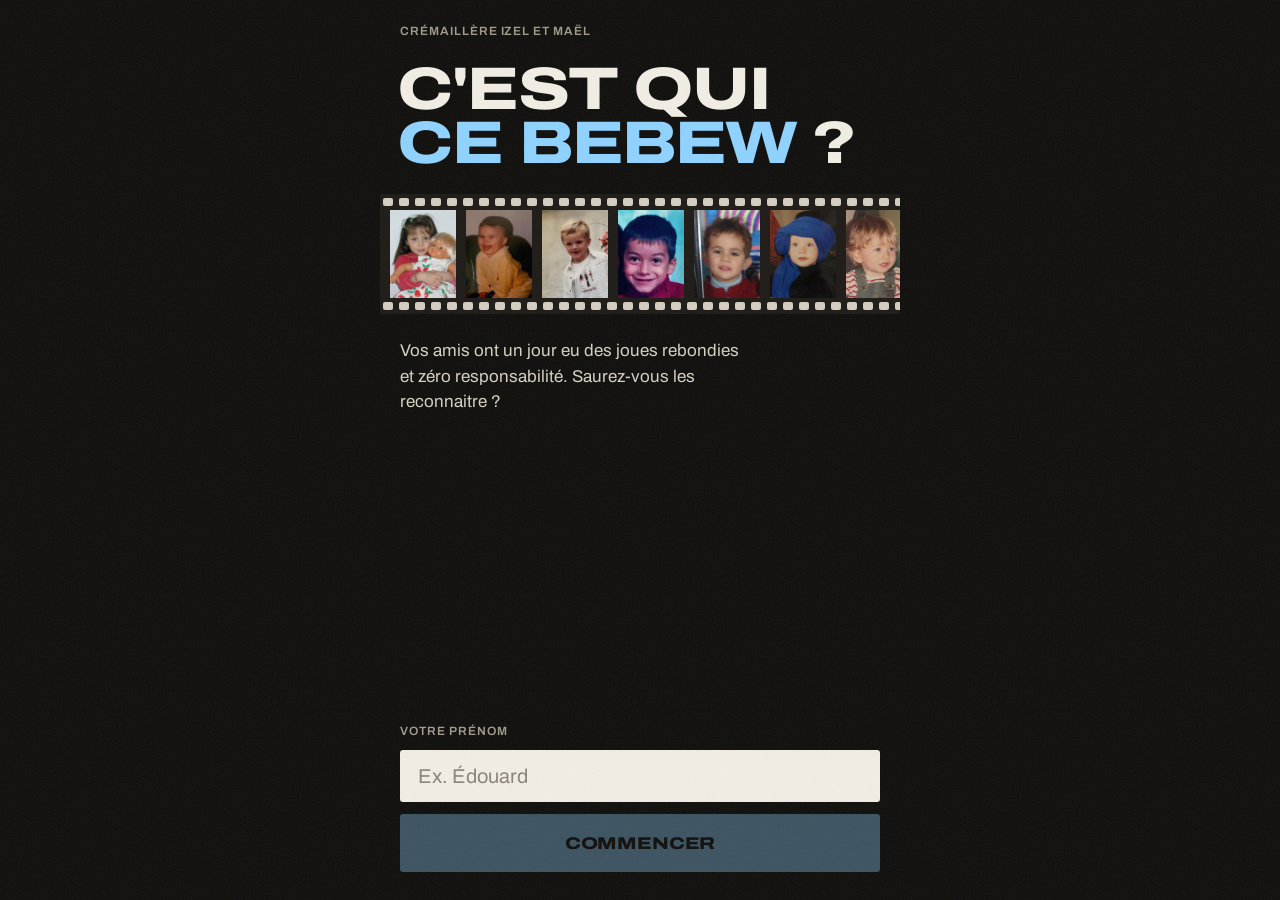
==== commit a1dda6f9: "Textes : « C'est qui ce bebew ? » et accueil allégé - Nouveau titre partout (onglets, accueil, grill" ====
--- a/index.html
+++ b/index.html
@@ -4,7 +4,7 @@
 <meta charset="utf-8">
 <meta name="viewport" content="width=device-width, initial-scale=1, viewport-fit=cover">
 <meta name="theme-color" content="#0F0E0C">
-<title>Qui était ce bébé ?</title>
+<title>C'est qui ce bebew ?</title>
 <meta name="description" content="Le jeu de la crémaillère : retrouvez qui se cache derrière chaque photo de bébé.">
 <link rel="preconnect" href="https://fonts.googleapis.com">
 <link rel="preconnect" href="https://fonts.gstatic.com" crossorigin>
@@ -17,18 +17,16 @@
 
 /* Accueil */
 .home { flex: 1; display: flex; flex-direction: column; gap: 24px; padding: 24px 20px calc(28px + env(safe-area-inset-bottom)); overflow: hidden; }
-.home .title { font-size: clamp(46px, 14vw, 66px); margin-left: -3px; }
-.negs { margin: 0 -20px; overflow: hidden; }
-.negs .strip { display: flex; gap: 10px; padding: 16px 10px; width: max-content; animation: marq 70s linear infinite; }
-.negs .fr { width: 66px; aspect-ratio: 3 / 4; background: #2A2620 center / cover no-repeat; filter: invert(1) contrast(.9) brightness(.92); }
+.home .title { font-size: clamp(36px, 11.2vw, 60px); margin-left: -3px; }
+.bandeau { margin: 0 -20px; overflow: hidden; }
+.bandeau .strip { display: flex; gap: 10px; padding: 16px 10px; width: max-content; animation: marq 70s linear infinite; }
+.bandeau .fr { width: 66px; aspect-ratio: 3 / 4; background: #2A2620 center / cover no-repeat; }
 .lead { margin: 0; font-size: 17px; line-height: 1.5; color: var(--soft); max-width: 34ch; }
-.label { align-self: flex-start; font-size: 25px; padding: 6px 16px 4px; --t: -3deg; }
 .form { display: flex; flex-direction: column; gap: 12px; margin-top: auto; }
 .form label { font-size: 12px; font-weight: 600; letter-spacing: .08em; text-transform: uppercase; color: var(--muted); }
 .form input { font: inherit; font-size: 20px; padding: 15px 18px; border: 0; border-radius: 3px; background: var(--print); color: var(--ink); outline: none; width: 100%; }
 .form input::placeholder { color: #8A8478; }
 .form input:focus { box-shadow: 0 0 0 3px var(--glow); }
-.note { margin: 2px 0 0; font-size: 13px; color: var(--muted); text-align: center; }
 
 /* Planche */
 .game { display: flex; flex-direction: column; flex: 1; }
@@ -148,19 +146,17 @@
 }
 
 function renderHome() {
-  const negs = ORDER.map(bi => `<span class="fr" style="background-image:${bg(bi)}"></span>`).join('');
+  const vues = ORDER.map(bi => `<span class="fr" style="background-image:${bg(bi)}"></span>`).join('');
   app.innerHTML = `
   <div class="home">
-    <div class="meta"><span>Crémaillère</span><span>${TOTAL} poses</span></div>
-    <h1 class="title">Qui était<br><em>ce bébé</em>&nbsp;?</h1>
-    <div class="negs" aria-hidden="true"><div class="strip">${negs}${negs}</div></div>
-    <p class="lead">Vos amis ont un jour eu des joues rebondies et zéro responsabilité. Les tirages sont revenus du labo, mais personne n'a noté les prénoms.</p>
-    <span class="tape hand label">Aucune pitié</span>
+    <div class="meta"><span>Crémaillère Izel et Maël</span></div>
+    <h1 class="title">C'est qui<br><em>ce&nbsp;bebew</em>&nbsp;?</h1>
+    <div class="bandeau" aria-hidden="true"><div class="strip">${vues}${vues}</div></div>
+    <p class="lead">Vos amis ont un jour eu des joues rebondies et zéro responsabilité. <span style="white-space:nowrap">Saurez-vous</span> les reconnaitre&nbsp;?</p>
     <form class="form" id="f">
       <label for="name">Votre prénom</label>
-      <input id="name" autocomplete="given-name" maxlength="40" placeholder="Ex. Camille R.">
+      <input id="name" autocomplete="given-name" maxlength="40" placeholder="Ex. Édouard">
       <button class="btn" id="go" disabled>Commencer</button>
-      <p class="note">Pas de chrono. Une seule partie. Aucune pitié.</p>
     </form>
   </div>`;
   const input = app.querySelector('#name'), go = app.querySelector('#go');
@@ -183,7 +179,7 @@
   <div class="game">
     <header class="ghead">
       <div class="meta"><span>Planche de ${esc(S.player)}</span><span>${TOTAL} poses</span></div>
-      <h1 class="title">Qui était<br><em>ce bébé</em>&nbsp;?</h1>
+      <h1 class="title">C'est qui<br><em>ce&nbsp;bebew</em>&nbsp;?</h1>
     </header>
     <div class="bar">
       <div class="strip mini" id="mini" aria-hidden="true">${'<i></i>'.repeat(TOTAL)}</div>
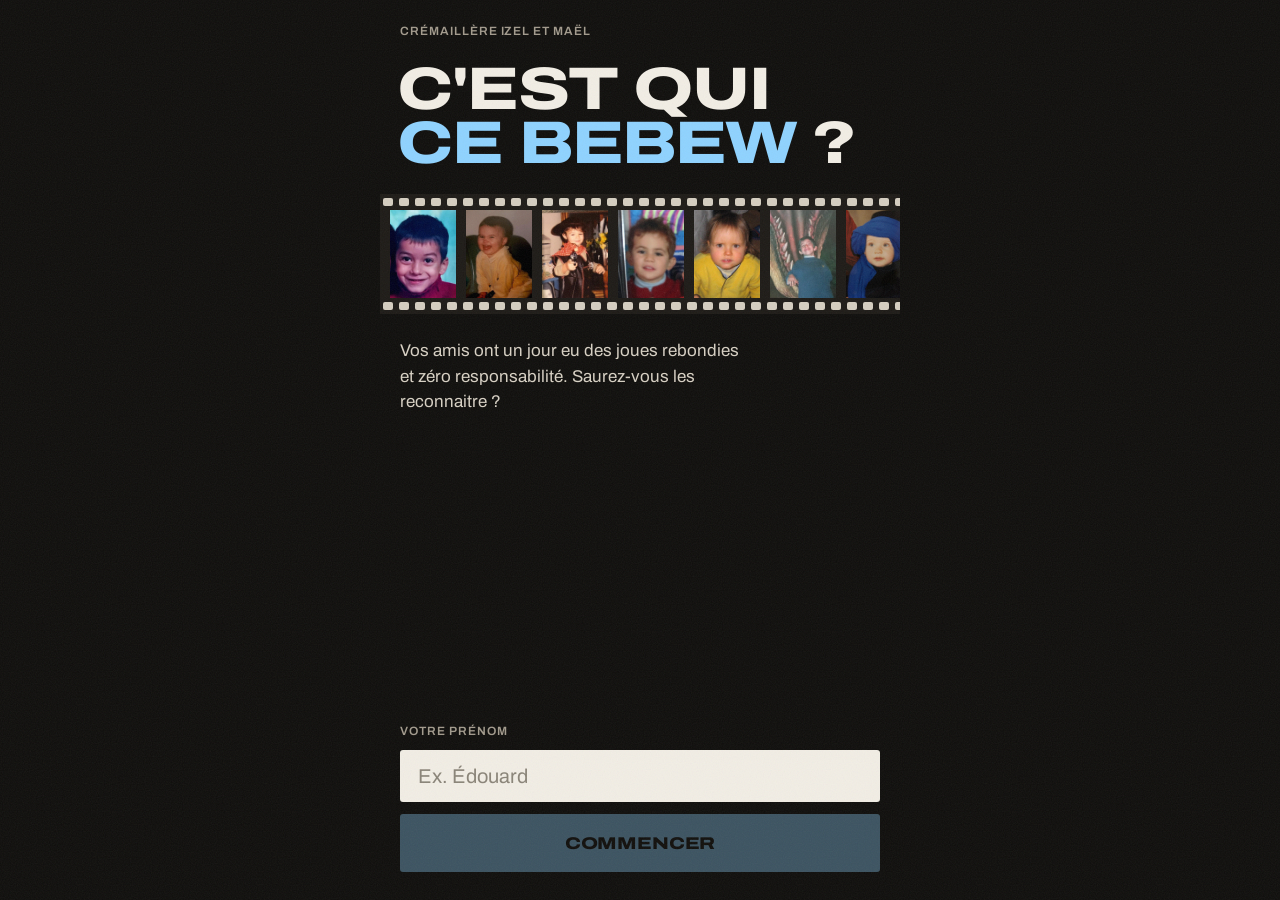
==== commit 320ef6f2: "Julien (photo 21) et derniers ajustements du résultat - photos/21.jpg recadrée en 3:4, Julien ajouté" ====
--- a/index.html
+++ b/index.html
@@ -41,7 +41,6 @@
 .count { display: flex; align-items: baseline; gap: 4px; }
 .count .seg { font-size: 26px; }
 .count .of { font-size: 15px; font-weight: 600; color: var(--muted); }
-.help { margin: 0; padding: 12px 18px 0; font-size: 15px; color: var(--muted); }
 .grid { display: grid; grid-template-columns: repeat(3, minmax(0, 1fr)); gap: 22px 12px; padding: 18px 16px 130px; }
 .tile { position: relative; display: block; width: 100%; padding: 0; text-align: left; }
 .tile .print { transition: transform .2s; }
@@ -66,8 +65,17 @@
 .score small { font-family: 'Archivo', sans-serif; font-size: 22px; font-weight: 600; color: var(--print); text-shadow: none; letter-spacing: 0; margin-left: 6px; }
 .frame .grease { left: -10px; top: 50%; width: calc(100% + 20px); aspect-ratio: 2 / 1; transform: translateY(-50%); --sw: 3; --delay: 1.9s; }
 .frame .scrawl { right: 40px; bottom: -66px; font-size: 32px; animation: burn .4s 2.8s both; }
+.frame .scrawl.long { right: 10px; font-size: 27px; }
+/* « Brillant », écrit au stylo à paillettes */
+.frame .scrawl.glitter { color: transparent; background: linear-gradient(110deg, #B8860B, #FFE58A 18%, #FFFBE6 26%, #D4A017 40%, #FFE58A 55%, #FFFFFF 61%, #C9971C 76%, #FFE58A); background-size: 250% 100%; -webkit-background-clip: text; background-clip: text; filter: drop-shadow(0 0 6px rgba(255, 214, 90, .6)); animation: burn .4s 2.8s both, shine 2.2s linear 3.2s infinite; overflow: visible; }
+.frame .scrawl.glitter::before, .frame .scrawl.glitter::after { content: '✦'; position: absolute; color: #FFF3B0; -webkit-text-fill-color: #FFF3B0; font-size: .5em; animation: twinkle 1.4s ease-in-out 3s infinite; }
+.frame .scrawl.glitter::before { left: -.5em; top: -.1em; }
+.frame .scrawl.glitter::after { right: -.6em; bottom: .1em; animation-delay: 3.7s; }
+@keyframes shine { to { background-position: -250% 0; } }
+@keyframes twinkle { 0%, 100% { opacity: 0; transform: scale(.4); } 50% { opacity: 1; transform: scale(1); } }
 .say h2 { margin: 0 0 12px -1px; font-stretch: 125%; font-weight: 800; font-size: 34px; line-height: .95; letter-spacing: -.03em; text-transform: uppercase; text-wrap: balance; }
 .say p { margin: 0; font-size: 17px; line-height: 1.5; color: var(--soft); max-width: 34ch; }
+.foot[hidden] { display: none; }
 .foot { margin-top: 28px; padding-top: 14px; border-top: 1px solid rgba(242, 238, 229, .18); display: flex; justify-content: space-between; align-items: center; gap: 12px; font-size: 15px; color: var(--muted); }
 
 /* Choix du prénom */
@@ -119,7 +127,11 @@
 const TILT = [-1.6, 1.1, -.7, 1.4, -1.2, .6];
 const tilt = p => TILT[p % TILT.length];
 const CIRCLE = 'M30 18 C 80 2, 168 4, 190 34 C 206 62, 170 94, 104 96 C 40 98, 4 80, 8 52 C 12 26, 54 10, 120 8';
-const CROSS = 'M40 14 L 160 88 M 156 10 L 44 90';
+const MARKS = {
+  circle: CIRCLE,
+  cross: 'M40 14 L 160 88 M 156 10 L 44 90',
+  claws: 'M58 10 C 76 38, 92 64, 110 92 M 92 6 C 110 34, 126 60, 142 88 M 126 4 C 144 32, 158 56, 174 84',
+};
 
 let S = { screen: 'home', player: '', assign: {}, score: 0, entry: null, sent: false, at: 0 };
 let active = null;
@@ -185,10 +197,9 @@
       <div class="strip mini" id="mini" aria-hidden="true">${'<i></i>'.repeat(TOTAL)}</div>
       <div class="count" aria-label="Photos nommées"><span class="seg" id="cnt">00</span><span class="of">/${TOTAL}</span></div>
     </div>
-    <p class="help">Touchez un tirage, puis notez qui c'est.</p>
     <div class="grid">
       ${ORDER.map((bi, p) => `
-        <button class="tile" data-p="${p}" aria-label="Tirage ${p + 1}">
+        <button class="tile" data-p="${p}" aria-label="Photo ${p + 1}">
           <div class="print" style="--r:${tilt(p)}deg"><div class="img" style="background-image:${bg(bi)}"><span class="seg num">${pad(p + 1)}</span></div></div>
           <span class="tape hand" style="--t:${p % 2 ? 2 : -2.5}deg" hidden></span>
         </button>`).join('')}
@@ -210,7 +221,7 @@
     const has = S.assign[p] !== undefined;
     tape.hidden = !has;
     tape.textContent = has ? BEBES[S.assign[p]].prenom : '';
-    t.setAttribute('aria-label', `Tirage ${p + 1}${has ? ', ' + BEBES[S.assign[p]].prenom : ''}`);
+    t.setAttribute('aria-label', `Photo ${p + 1}${has ? ', ' + BEBES[S.assign[p]].prenom : ''}`);
     t.classList.toggle('on', active === p);
   });
   const btn = app.querySelector('#submit');
@@ -219,48 +230,69 @@
 }
 
 function renderDone() {
-  const [title, text, mark, word] = verdict(S.score);
+  const v = verdict(S.score);
   const at = S.at ? new Date(S.at).toLocaleTimeString('fr-FR', { hour: '2-digit', minute: '2-digit' }) : '';
   const s = S.score;
+  // Score secret : même les marquages de la pellicule (qui reprennent le score) sont masqués.
+  const edge = v.secret ? ['??A', '??', '??A', '??', '??A'] : [`${s ? s - 1 : 0}A`, s, `${s}A`, s + 1, `${s + 1}A`];
   app.innerHTML = `
   <div class="done">
     <div class="meta"><span>Tirage de ${esc(S.player)}</span><span>${at ? 'Développé à ' + at : ''}</span></div>
     <div class="neg" aria-hidden="true">
-      <div class="edge"><span>▸ ${s ? s - 1 : 0}A</span><span>▸ ${s}</span><span>▸ ${s}A</span><span>▸ ${s + 1}</span><span>▸ ${s + 1}A</span></div>
+      <div class="edge">${edge.map(e => `<span>▸ ${e}</span>`).join('')}</div>
       <div class="strip"><div class="row">
         <div class="frame ghost"></div>
         <div class="frame">
-          <span class="seg score">${pad(s)}<small>/${TOTAL}</small></span>
-          ${mark ? `<svg class="grease" viewBox="0 0 200 100"><path pathLength="1" d="${mark === 'circle' ? CIRCLE : CROSS}"/></svg>` : ''}
-          <span class="scrawl hand">${word}</span>
+          <span class="seg score">${v.secret ? '--' : `${pad(s)}<small>/${TOTAL}</small>`}</span>
+          ${v.mark ? `<svg class="grease" viewBox="0 0 200 100"><path pathLength="1" d="${MARKS[v.mark]}"/></svg>` : ''}
+          <span class="scrawl hand${v.glitter ? ' glitter' : ''}${v.word.length > 12 ? ' long' : ''}">${v.word}</span>
         </div>
         <div class="frame ghost"></div>
       </div></div>
     </div>
     <section class="say">
-      <h2>${title}</h2>
-      <p>Votre score : ${s} sur ${TOTAL}. ${text}</p>
-      <div class="foot" role="status"><span id="foot"></span><span class="rec" id="rec"></span></div>
+      <h2>${v.title}</h2>
+      <p>${v.secret ? '' : `Votre score : ${s} sur ${TOTAL}. `}${v.text}</p>
+      <div class="foot" id="foot" role="status"><span>Envoi de votre tirage vers l’écran…</span><span class="rec blink"></span></div>
     </section>
   </div>`;
   updateFoot();
+  if (v.secret) confettis();
+}
+
+// Confettis du Ballon d'Or, lancés juste après l'allumage de l'afficheur.
+function confettis() {
+  const colors = ['#8FD3FF', '#E3342F', '#F2EEE5', '#E4D6B4', '#FFD45A'];
+  const go = () => {
+    const opts = { colors, disableForReducedMotion: true };
+    setTimeout(() => {
+      confetti({ ...opts, particleCount: 90, angle: 60, spread: 70, origin: { x: 0, y: .7 } });
+      confetti({ ...opts, particleCount: 90, angle: 120, spread: 70, origin: { x: 1, y: .7 } });
+    }, 1900);
+    setTimeout(() => confetti({ ...opts, particleCount: 140, spread: 110, startVelocity: 38, origin: { y: .35 } }), 2600);
+  };
+  if (window.confetti) return go();
+  const tag = document.createElement('script');
+  tag.src = 'https://cdn.jsdelivr.net/npm/canvas-confetti@1.9.3/dist/confetti.browser.min.js';
+  tag.onload = go;
+  document.head.appendChild(tag);
 }
 
 function updateFoot() {
+  // Visible seulement pendant l'envoi : il disparaît une fois le score parti.
   const el = document.getElementById('foot');
-  if (!el) return;
-  el.textContent = S.sent ? 'Levez les yeux : votre tirage est sur la planche.' : 'Envoi de votre tirage vers l’écran…';
-  document.getElementById('rec').classList.toggle('blink', !S.sent);
-}
-
-// [titre, texte, marque au crayon gras, mot griffonné]
+  if (el) el.hidden = S.sent;
+}
+
+// Paliers exprimés sur 20 (18, 14, 7), et toujours justes si on ajoute des photos.
+// secret : le score n'est pas affiché (gardé pour la révélation du gagnant).
 function verdict(s) {
-  const r = s / TOTAL;
-  if (r === 1) return ['Net. Trop net.', 'Soit vous avez un don, soit vous avez fouillé les albums de famille de tout le monde. On ne veut pas savoir.', 'circle', 'À tirer !'];
-  if (r >= .7) return ['Mise au point parfaite.', 'Vous reconnaissez vos amis même en 9×13 mat. Le labo est impressionné, et un peu inquiet.', 'circle', 'À tirer !'];
-  if (r >= .4) return ['Un peu flou sur les bords.', 'Vous reconnaissez certains nez. Pour le reste, tous les bébés se ressemblent, on vous comprend.', '', 'À revoir'];
-  if (r > 0) return ['Bougé.', 'Il y a eu du hasard. Beaucoup de hasard. Vos amis vous remercient de ne pas les avoir reconnus.', 'cross', 'À jeter'];
-  return ['Voile total.', 'Rien n’est sorti. Statistiquement, c’est presque un exploit. Bravo, d’une certaine manière.', 'cross', 'Rien à tirer'];
+  const atLeast = n => s * 20 >= n * TOTAL;
+  if (atLeast(18)) return { title: 'Ballon d’Or !', text: 'Pensez à consulter. On garde votre score secret pour le moment… 🤫', mark: '', word: 'Back to Back to Back', secret: true };
+  if (atLeast(14)) return { title: 'Ma STAR ⭐', text: 'À la limite de la perfection.', mark: 'circle', word: 'Brillant', glitter: true };
+  if (atLeast(7)) return { title: 'Pétard !', text: 'Tié un tigre !', mark: 'claws', word: 'RRRrrr' };
+  if (s > 0) return { title: 'Miskina.', text: 'Il y a eu du hasard. Beaucoup de hasard. Vos amis vous remercient de ne pas les avoir reconnus.', mark: 'cross', word: 'À jeter' };
+  return { title: 'Guez', text: 'Rien n’est sorti. Statistiquement, c’est presque un exploit. Bravo, d’une certaine manière.', mark: 'cross', word: 'Rien à tirer' };
 }
 
 // ── Choix du prénom (bottom sheet) ─────────────────────
@@ -277,12 +309,12 @@
   layer.innerHTML = `
   <div class="sheet-wrap">
     <div class="veil" data-close></div>
-    <div class="sheet" role="dialog" aria-modal="true" aria-label="Choisir un prénom pour le tirage ${p + 1}">
+    <div class="sheet" role="dialog" aria-modal="true" aria-label="Choisir un prénom pour la photo ${p + 1}">
       <div class="sheet-head">
         <div class="print"><div class="img" style="background-image:${bg(ORDER[p])}"></div></div>
         <div class="sheet-title">
-          <span class="meta"><span>Tirage n°${p + 1}</span></span>
-          <strong>C'est qui, ce petit être&nbsp;?</strong>
+          <span class="meta"><span>Photo n°${p + 1}</span></span>
+          <strong>C'est qui ce&nbsp;bebew&nbsp;?</strong>
         </div>
         <button class="close" data-close aria-label="Fermer">×</button>
       </div>
@@ -291,7 +323,7 @@
           const on = byName[i];
           const cur = on === p, used = on !== undefined && !cur;
           return `<button class="opt${cur ? ' cur' : used ? ' used' : ''}" data-n="${i}">
-            <b>${esc(n)}</b>${on !== undefined ? `<small>${cur ? 'Choix actuel' : 'Déjà sur le tirage ' + (on + 1)}</small>` : ''}
+            <b>${esc(n)}</b>${on !== undefined ? `<small>${cur ? 'Choix actuel' : 'Déjà sur la photo ' + (on + 1)}</small>` : ''}
           </button>`;
         }).join('')}
         ${has ? '<button class="unset" data-unset>Retirer le prénom</button>' : ''}
@@ -333,7 +365,7 @@
 function openConfirm() {
   const missing = TOTAL - Object.keys(S.assign).length;
   const title = missing ? `Il reste ${missing} bébé${missing > 1 ? 's' : ''} sans nom.` : 'Sûr de vous ?';
-  const text = missing ? 'Ils compteront comme faux. Vous pouvez encore revenir en arrière.' : 'Une fois développé, impossible de changer. Pas de seconde chance, pas de recours.';
+  const text = missing ? 'Ils compteront comme faux. Vous pouvez encore revenir en arrière.' : 'Une fois développé, impossible de changer. Pas de seconde chance.';
   layer.innerHTML = `
   <div class="modal" role="dialog" aria-modal="true" aria-labelledby="mt">
     <div class="card">
--- a/theme.css
+++ b/theme.css
@@ -23,7 +23,7 @@
 }
 * { box-sizing: border-box; }
 html, body { margin: 0; background: var(--film); color: var(--print); }
-body { font-family: 'Archivo', Helvetica, sans-serif; -webkit-font-smoothing: antialiased; font-variant-numeric: tabular-nums; -webkit-tap-highlight-color: transparent; }
+body { font-family: 'Archivo', Helvetica, sans-serif, 'Apple Color Emoji', 'Segoe UI Emoji', 'Noto Color Emoji'; -webkit-font-smoothing: antialiased; font-variant-numeric: tabular-nums; -webkit-tap-highlight-color: transparent; }
 body::after { content: ''; position: fixed; inset: 0; background: var(--grain); opacity: .07; pointer-events: none; z-index: 100; }
 button { font: inherit; color: inherit; border: 0; background: none; -webkit-appearance: none; appearance: none; cursor: pointer; }
 ::selection { background: var(--glow); color: var(--ink); }
